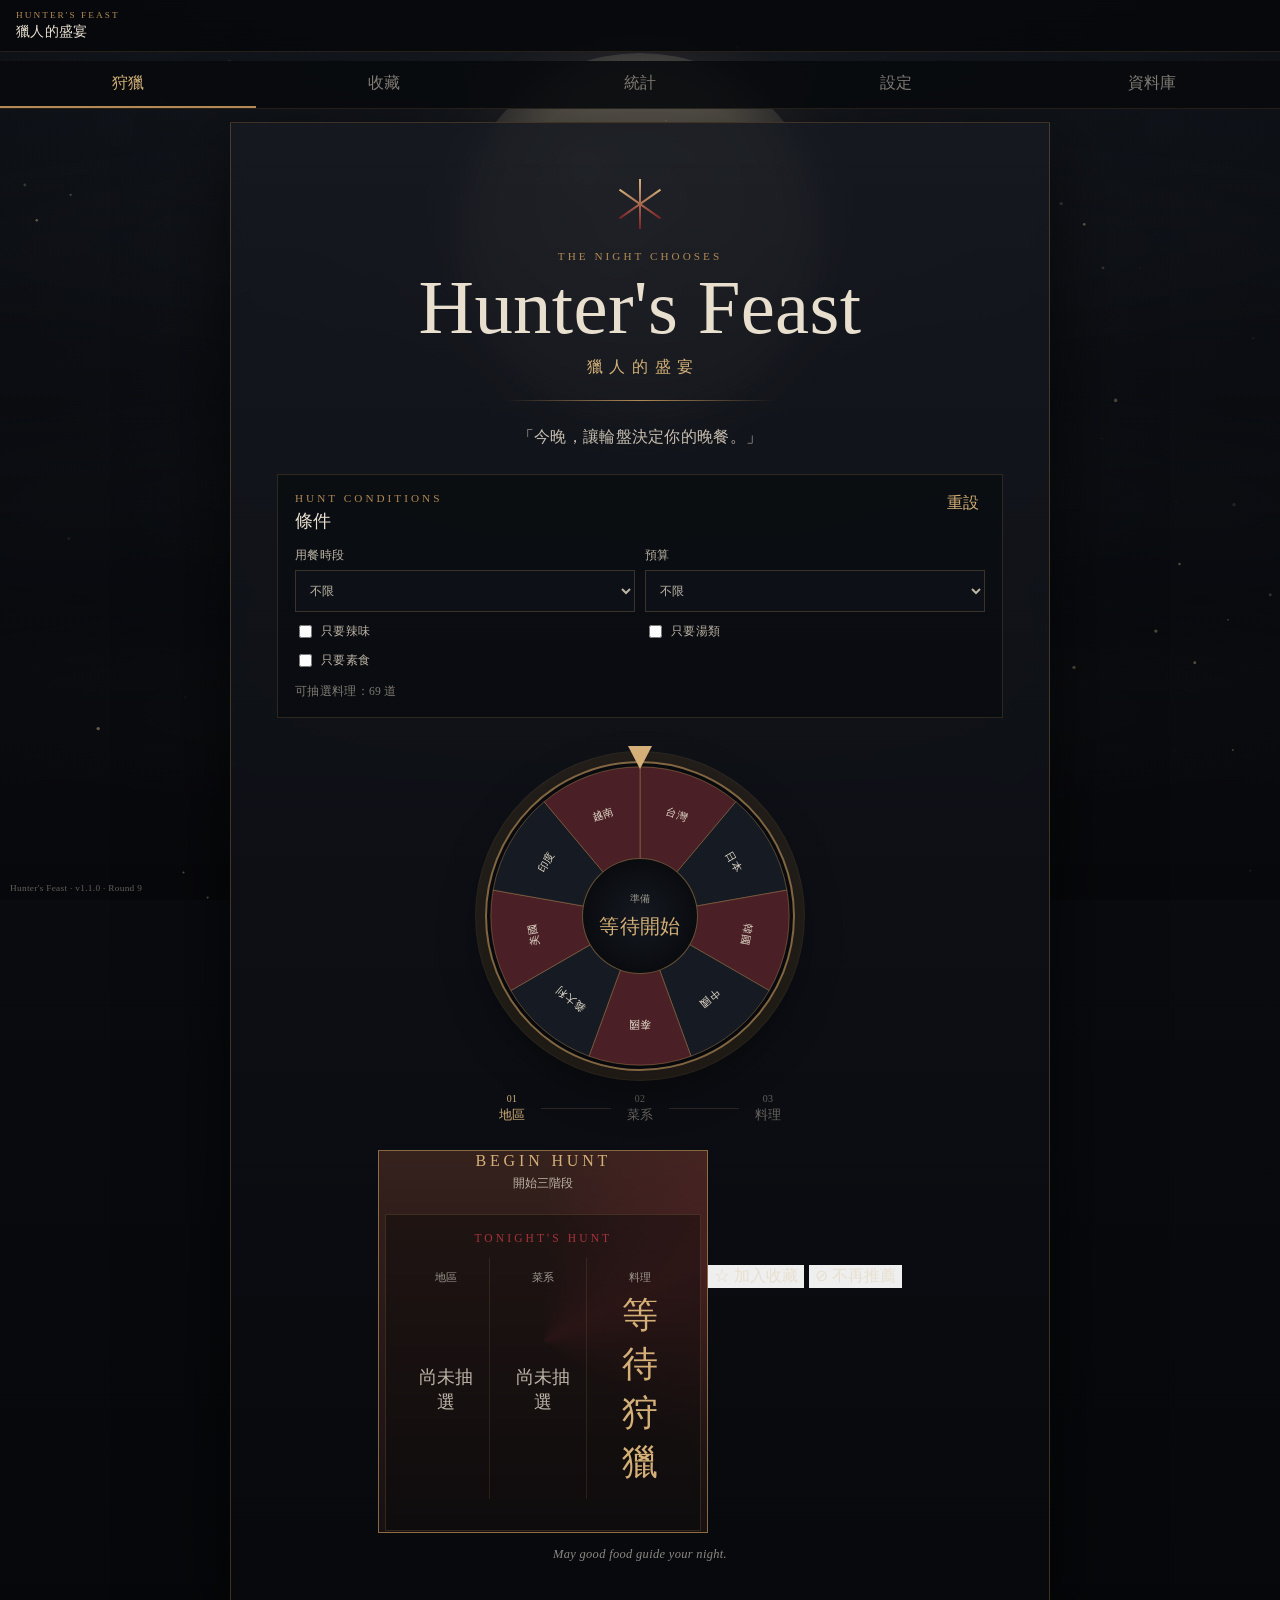
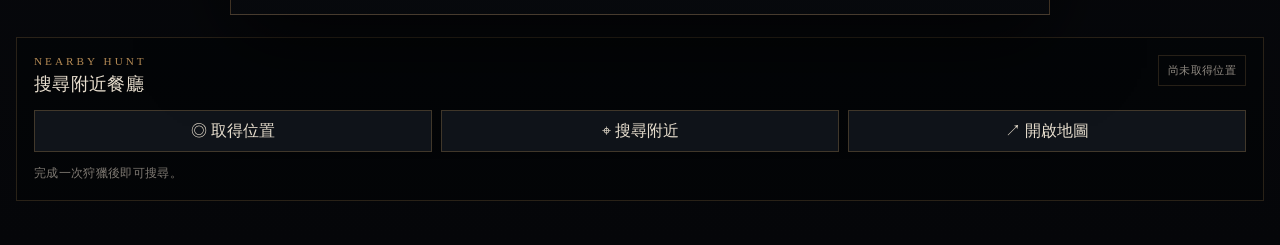
==== index v2.0.html @ 8885ff6e "Add files via upload" ====
<!doctype html>
<html lang="zh-Hant">
<head>
<meta charset="utf-8">
<meta name="viewport" content="width=device-width,initial-scale=1,viewport-fit=cover">
<meta name="theme-color" content="#090b0f">
<meta name="description" content="原創哥德獵人風格三階段食物轉盤 PWA">
<meta name="apple-mobile-web-app-capable" content="yes">
<meta name="apple-mobile-web-app-status-bar-style" content="black-translucent">
<meta name="apple-mobile-web-app-title" content="獵人盛宴">
<link rel="manifest" href="./manifest.json">
<link rel="apple-touch-icon" href="./assets/icons/icon-192.png">
<link rel="icon" href="./assets/icons/icon-192.png">
<link rel="stylesheet" href="./css/reset.css">
<link rel="stylesheet" href="./css/variables.css">
<link rel="stylesheet" href="./css/app.css">
<link rel="stylesheet" href="./css/animations.css">
<title>Hunter's Feast｜獵人的盛宴</title>
</head>
<body>
<canvas id="particles" aria-hidden="true"></canvas>
<div class="scene" aria-hidden="true">
  <div class="moon-wrap"><div class="moon"></div><div class="moon-haze"></div></div>
  <div class="fog fog-a"></div><div class="fog fog-b"></div><div class="fog fog-c"></div>
</div>

<header class="topbar">
  <div>
    <span class="brand-mini">HUNTER'S FEAST</span>
    <strong>獵人的盛宴</strong>
  </div>
  <button id="installButton" class="small-button" hidden>安裝 App</button>
</header>

<nav class="tabbar" aria-label="主要功能">
  <button class="tab active" data-view="hunt">狩獵</button>
  <button class="tab" data-view="collection">收藏</button>
  <button class="tab" data-view="stats">統計</button>
  <button class="tab" data-view="settings">設定</button>
  <button class="tab" data-view="database">資料庫</button>
</nav>

<main class="app-shell">
<section id="view-hunt" class="view active">
  <section class="hero-panel">
    <div class="sigil" aria-hidden="true"><span></span><span></span><span></span></div>
    <p class="eyebrow">THE NIGHT CHOOSES</p>
    <h1>Hunter's Feast</h1>
    <p class="subtitle">獵人的盛宴</p>
    <div class="divider"></div>
    <p class="quote">「今晚，讓輪盤決定你的晚餐。」</p>

    <section class="filters-panel">
      <div class="panel-title-row">
        <div>
          <p class="panel-kicker">HUNT CONDITIONS</p>
          <h2>條件</h2>
        </div>
        <button id="resetFiltersButton" class="text-button">重設</button>
      </div>
      <div class="filter-grid">
        <label>用餐時段
          <select id="timeFilter">
            <option value="">不限</option>
            <option>早餐</option><option>午餐</option><option>晚餐</option><option>宵夜</option>
          </select>
        </label>
        <label>預算
          <select id="priceFilter">
            <option value="">不限</option>
            <option>平價</option><option>中等</option><option>中高</option><option>高價</option>
          </select>
        </label>
        <label class="check-row"><input id="spicyFilter" type="checkbox"><span>只要辣味</span></label>
        <label class="check-row"><input id="soupFilter" type="checkbox"><span>只要湯類</span></label>
        <label class="check-row"><input id="vegFilter" type="checkbox"><span>只要素食</span></label>
      </div>
      <p id="filterCount" class="muted-note">可抽選料理：載入中</p>
    </section>

    <section class="wheel-stage">
      <div class="wheel-pointer" aria-hidden="true"></div>
      <div id="wheel" class="wheel">
        <svg id="wheelSvg" viewBox="0 0 320 320" aria-label="食物轉盤"></svg>
        <div class="wheel-center">
          <span id="wheelStageLabel">準備</span>
          <strong id="wheelCurrentValue">等待開始</strong>
        </div>
      </div>
      <div class="stage-track">
        <div class="stage-item active" data-stage="0"><span>01</span><strong>地區</strong></div>
        <div class="stage-line"></div>
        <div class="stage-item" data-stage="1"><span>02</span><strong>菜系</strong></div>
        <div class="stage-line"></div>
        <div class="stage-item" data-stage="2"><span>03</span><strong>料理</strong></div>
      </div>
    </section>

    <button id="huntButton" class="hunt-button" type="button">
      <span class="button-glow"></span>
      <span class="button-label">BEGIN HUNT</span>
      <span class="button-zh">開始三階段

    <section id="resultPanel" class="result-panel" aria-live="polite">
      <p class="result-kicker">TONIGHT'S HUNT</p>
      <div class="result-grid">
        <article><span>地區</span><strong id="regionResult">尚未抽選</strong></article>
        <article><span>菜系</span><strong id="cuisineResult">尚未抽選</strong></article>
        <article class="final-dish"><span>料理</span><strong id="dishResult">等待狩獵</strong></article>
      </div>
      <div class="result-actions">
        <button id="favoriteButton" type="button">☆ 加入收藏</button>
        <button id="blockButton" type="button">⊘ 不再推薦</button>
      </div>
      <p id="resultQuote" class="result-quote">May good food guide your night.</p>
    </section>

    <section id="restaurantPanel" class="restaurant-panel">
      <div class="panel-title-row">
        <div><p class="panel-kicker">NEARBY HUNT</p><h2>搜尋附近餐廳</h2></div>
        <span id="locationStatus" class="status-chip">尚未取得位置</span>
      </div>
      <div class="action-grid">
        <button id="locateButton">◎ 取得位置</button>
        <button id="nearbyButton" disabled>⌖ 搜尋附近</button>
        <button id="mapsButton" disabled>↗ 開啟地圖</button>
      </div>
      <p id="restaurantHint" class="muted-note">完成一次狩獵後即可搜尋。</p>
    </section>
  </section>
</section>

<section id="view-collection" class="view">
  <section class="page-panel">
    <p class="eyebrow">ARCHIVE OF THE HUNT</p>
    <h2 class="page-title">收藏與黑名單</h2>
    <input id="collectionSearch" class="search-input" placeholder="搜尋料理、菜系或地區">
    <div class="collection-grid">
      <article class="list-panel">
        <div class="panel-title-row"><h3>收藏</h3><button id="clearFavoritesButton" class="text-button">清除</button></div>
        <ol id="favoritesList" class="item-list"><li class="empty">尚無收藏</li></ol>
      </article>
      <article class="list-panel">
        <div class="panel-title-row"><h3>黑名單</h3><button id="clearBlockedButton" class="text-button">清除</button></div>
        <ol id="blockedList" class="item-list"><li class="empty">尚無黑名單</li></ol>
      </article>
    </div>
  </section>
</section>

<section id="view-stats" class="view">
  <section class="page-panel">
    <p class="eyebrow">THE HUNT REMEMBERS</p>
    <h2 class="page-title">抽選統計</h2>
    <div class="stats-grid">
      <article><span>總抽選次數</span><strong id="statTotal">0</strong></article>
      <article><span>收藏數</span><strong id="statFavorites">0</strong></article>
      <article><span>黑名單數</span><strong id="statBlocked">0</strong></article>
      <article><span>最常出現地區</span><strong id="statTopRegion">—</strong></article>
    </div>
    <article class="list-panel">
      <div class="panel-title-row"><h3>最近狩獵</h3><button id="clearHistoryButton" class="text-button">清除</button></div>
      <ol id="historyList" class="item-list"><li class="empty">尚無紀錄</li></ol>
    </article>
  </section>
</section>

<section id="view-settings" class="view">
  <section class="page-panel">
    <p class="eyebrow">HUNTER'S PREFERENCES</p>
    <h2 class="page-title">設定</h2>
    <div class="settings-list">
      <label class="setting-row"><span>介面音效</span><input id="soundToggle" type="checkbox" checked></label>
      <label class="setting-row"><span>手機震動</span><input id="vibrationToggle" type="checkbox" checked></label>
      <label class="setting-row"><span>避免最近重複</span><input id="avoidRepeatToggle" type="checkbox" checked></label>
      <label class="setting-row">
        <span>動畫速度</span>
        <select id="speedSetting"><option value="fast">快速</option><option value="normal" selected>標準</option><option value="slow">緩慢</option></select>
      </label>
    </div>
    <button id="resetAppButton" class="danger-button">重設所有資料</button>
    <p class="install-note">iPhone：Safari → 分享 → 加入主畫面。</p>
  </section>
</section>

<section id="view-database" class="view">
  <section class="page-panel">
    <p class="eyebrow">THE HUNTER'S CODEX</p>
    <h2 class="page-title">菜譜資料庫編輯器</h2>
    <p class="muted-note">可直接新增、修改或刪除料理。自訂資料會保存在目前裝置的瀏覽器中。</p>

    <section class="editor-panel">
      <div class="panel-title-row">
        <div>
          <p class="panel-kicker">EDIT DISH</p>
          <h3 id="editorTitle">新增料理</h3>
        </div>
        <button id="cancelEditButton" class="text-button" type="button" hidden>取消編輯</button>
      </div>

      <div class="editor-grid">
        <label>地區
          <input id="editorRegion" list="regionOptions" placeholder="例如：台灣">
        </label>
        <label>菜系
          <input id="editorCuisine" list="cuisineOptions" placeholder="例如：夜市小吃">
        </label>
        <label class="editor-wide">料理名稱
          <input id="editorDish" placeholder="例如：鹽酥雞">
        </label>
        <label>價位
          <select id="editorPrice">
            <option>平價</option><option>中等</option><option>中高</option><option>高價</option>
          </select>
        </label>
        <label>標籤
          <input id="editorTags" placeholder="晚餐, 宵夜, 炸物">
        </label>
        <label class="check-row"><input id="editorSpicy" type="checkbox"><span>辣味</span></label>
        <label class="check-row"><input id="editorSoup" type="checkbox"><span>湯類</span></label>
        <label class="check-row"><input id="editorVegetarian" type="checkbox"><span>素食</span></label>
      </div>

      <datalist id="regionOptions"></datalist>
      <datalist id="cuisineOptions"></datalist>

      <button id="saveDishButton" class="hunt-button editor-save" type="button">
        <span class="button-label">SAVE DISH</span>
        <span class="button-zh">儲存料理</span>
      </button>
    </section>

    <section class="database-list-panel">
      <div class="panel-title-row">
        <div>
          <p class="panel-kicker">DISH ARCHIVE</p>
          <h3>料理清單</h3>
        </div>
        <button id="resetDatabaseButton" class="text-button" type="button">恢復預設資料</button>
      </div>

      <input id="databaseSearch" class="search-input" placeholder="搜尋地區、菜系或料理">
      <p id="databaseCount" class="muted-note">共 0 道料理</p>
      <div id="databaseList" class="database-list"></div>
    </section>
  </section>
</section>

</main>

<aside class="version-badge">Hunter's Feast · v1.1.0 · Round 9</aside>

<script src="./js/storage.js" defer></script>
<script src="./js/sound.js" defer></script>
<script src="./js/particles.js" defer></script>
<script src="./js/wheel.js" defer></script>
<script src="./js/maps.js" defer></script>
<script src="./js/ui.js" defer></script>
<script src="./js/database.js" defer></script>
<script src="./js/app.js" defer></script>
</body>
</html>
---- css/variables.css ----
:root{
--bg:#090b0f;--panel:rgba(13,16,22,.9);--text:#e8dfcf;--muted:#9d988f;
--gold:#b38a55;--gold-bright:#d4b078;--blood:#7b2028;--blood-bright:#a8323d;
--line:rgba(179,138,85,.32);--shadow:rgba(0,0,0,.68);
--safe-top:env(safe-area-inset-top,0px);--safe-right:env(safe-area-inset-right,0px);
--safe-bottom:env(safe-area-inset-bottom,0px);--safe-left:env(safe-area-inset-left,0px)}
---- css/app.css ----
body{
color:var(--text);
background:radial-gradient(circle at 50% 8%,rgba(86,91,105,.14),transparent 35%),linear-gradient(180deg,#11151b 0%,#090b0f 50%,#050609 100%);
font-family:Georgia,"Times New Roman","Noto Serif TC",serif;letter-spacing:.02em
}
button,select,input{color:inherit}
.scene{position:fixed;inset:0;overflow:hidden;pointer-events:none;z-index:0}
.scene::after{content:"";position:absolute;inset:0;background:linear-gradient(rgba(7,8,11,.12),rgba(7,8,11,.78))}
.moon-wrap{position:absolute;top:max(2vh,18px);left:50%;width:min(75vw,440px);aspect-ratio:1;transform:translateX(-50%)}
.moon{position:absolute;inset:8%;border-radius:50%;background:
radial-gradient(circle at 35% 32%,rgba(255,245,216,.95),transparent 9%),
radial-gradient(circle at 60% 58%,rgba(83,83,79,.28),transparent 18%),
radial-gradient(circle,#dfd2b5 0%,#a89b84 57%,#4b4a4a 76%,transparent 77%);
opacity:.55;box-shadow:0 0 60px rgba(212,190,151,.18),0 0 140px rgba(125,32,40,.09)}
.moon-haze{position:absolute;inset:-10%;border-radius:50%;background:radial-gradient(circle,rgba(204,187,156,.09),transparent 68%);filter:blur(20px)}
.fog{position:absolute;left:-35vw;width:170vw;height:30vh;border-radius:50%;filter:blur(32px);opacity:.18;background:radial-gradient(ellipse,rgba(213,219,226,.4),transparent 64%)}
.fog-a{bottom:6vh}.fog-b{bottom:29vh;opacity:.1}.fog-c{top:12vh;opacity:.08}
#particles{position:fixed;inset:0;width:100%;height:100%;pointer-events:none;z-index:1}
.topbar{position:sticky;top:0;z-index:20;display:flex;justify-content:space-between;align-items:center;padding:calc(10px + var(--safe-top)) 16px 10px;background:rgba(6,8,11,.86);border-bottom:1px solid rgba(179,138,85,.18);backdrop-filter:blur(12px)}
.topbar div{display:grid;gap:2px}.brand-mini{font-size:.58rem;letter-spacing:.22em;color:var(--gold)}.topbar strong{font-size:.9rem;font-weight:500}
.small-button,.text-button{background:transparent;color:var(--gold-bright);cursor:pointer}
.tabbar{position:sticky;top:61px;z-index:19;display:grid;grid-template-columns:repeat(4,1fr);background:rgba(8,10,14,.9);border-bottom:1px solid rgba(179,138,85,.16);backdrop-filter:blur(10px)}
.tab{padding:12px 6px;background:transparent;color:#807b74;border-bottom:2px solid transparent}.tab.active{color:var(--gold-bright);border-bottom-color:var(--gold)}
.app-shell{position:relative;z-index:2;width:100%;min-height:100svh;padding:22px 16px calc(44px + var(--safe-bottom))}
.view{display:none}.view.active{display:block}
.hero-panel,.page-panel{width:min(100%,820px);margin:0 auto;padding:clamp(24px,6vw,52px) clamp(16px,5vw,46px);border:1px solid var(--line);background:linear-gradient(180deg,rgba(22,25,32,.88),rgba(7,9,13,.95));box-shadow:0 24px 80px var(--shadow);backdrop-filter:blur(10px);text-align:center}
.sigil{width:58px;height:58px;margin:0 auto 17px;position:relative}.sigil span{position:absolute;left:50%;top:50%;width:2px;height:50px;background:linear-gradient(var(--gold-bright),var(--blood));transform-origin:center}.sigil span:nth-child(1){transform:translate(-50%,-50%)}.sigil span:nth-child(2){transform:translate(-50%,-50%) rotate(55deg)}.sigil span:nth-child(3){transform:translate(-50%,-50%) rotate(-55deg)}
.eyebrow,.panel-kicker{color:var(--gold);font-size:.7rem;letter-spacing:.27em}
h1{margin-top:10px;font-size:clamp(2.2rem,11vw,4.8rem);font-weight:500;line-height:.95}.subtitle{margin-top:12px;color:var(--gold-bright);letter-spacing:.42em;text-indent:.42em}
.divider{width:min(270px,70%);height:1px;margin:22px auto;background:linear-gradient(90deg,transparent,var(--gold),transparent)}.quote{color:#c7beb0;line-height:1.8}
.filters-panel,.result-panel,.restaurant-panel,.list-panel,.settings-list{margin-top:22px;padding:17px;border:1px solid rgba(179,138,85,.22);background:rgba(2,3,5,.36);text-align:left}
.panel-title-row{display:flex;align-items:flex-start;justify-content:space-between;gap:12px}.panel-title-row h2,.panel-title-row h3{margin-top:4px;font-weight:500}.panel-title-row h2{font-size:1.15rem}.panel-title-row h3{font-size:1rem}
.filter-grid{display:grid;gap:10px;margin-top:14px}.filter-grid label{display:grid;gap:6px;color:#bdb4a6;font-size:.78rem}.filter-grid select,.search-input,.setting-row select{min-height:42px;padding:8px 10px;background:#0d1117;border:1px solid rgba(179,138,85,.28);border-radius:0}
.check-row{display:flex!important;align-items:center;gap:9px}.check-row input{accent-color:#9b6f3f}
.muted-note,.install-note{margin-top:12px;color:#7f7a73;font-size:.72rem;line-height:1.6}
.wheel-stage{margin-top:28px}.wheel{position:relative;width:min(78vw,310px);aspect-ratio:1;margin:0 auto;border-radius:50%;border:2px solid rgba(179,138,85,.7);box-shadow:0 0 0 9px rgba(0,0,0,.22),0 0 0 10px rgba(179,138,85,.18),inset 0 0 38px rgba(0,0,0,.66),0 18px 45px rgba(0,0,0,.4);transition:transform 2s cubic-bezier(.12,.8,.18,1);overflow:hidden}.wheel svg{width:100%;height:100%}.wheel-center{position:absolute;inset:31%;display:grid;place-content:center;gap:7px;border-radius:50%;border:1px solid rgba(179,138,85,.55);background:radial-gradient(circle,#151920 0%,#090b0f 72%);padding:10px}.wheel-center span{color:var(--muted);font-size:.64rem}.wheel-center strong{color:var(--gold-bright);font-size:clamp(.95rem,4vw,1.25rem);font-weight:500}
.wheel-pointer{width:0;height:0;margin:0 auto -8px;position:relative;z-index:3;border-left:12px solid transparent;border-right:12px solid transparent;border-top:23px solid var(--gold-bright)}
.stage-track{display:flex;align-items:center;justify-content:center;margin:22px auto 0;max-width:390px}.stage-item{display:grid;gap:3px;min-width:58px;color:#68645e}.stage-item span{font-size:.62rem}.stage-item strong{font-size:.8rem;font-weight:500}.stage-item.active{color:var(--gold-bright)}.stage-item.done{color:#b0a38e}.stage-line{height:1px;flex:1;max-width:70px;background:rgba(179,138,85,.2)}
.hunt-button{position:relative;width:min(100%,330px);min-height:72px;margin-top:26px;overflow:hidden;cursor:pointer;border:1px solid rgba(179,138,85,.72);background:linear-gradient(180deg,rgba(56,34,29,.96),rgba(23,17,19,.99))}.hunt-button:disabled{opacity:.55}.button-glow{position:absolute;inset:-80%;background:conic-gradient(transparent,rgba(168,50,61,.2),transparent 35%);animation:rotateGlow 7s linear infinite}.button-label,.button-zh{position:relative;display:block}.button-label{color:var(--gold-bright);letter-spacing:.24em}.button-zh{margin-top:5px;color:#bcb4a8;font-size:.76rem}
.result-panel{text-align:center}.result-kicker{color:var(--blood-bright);font-size:.72rem;letter-spacing:.27em}.result-grid{display:grid;gap:10px;margin-top:14px}.result-grid article{display:grid;gap:6px;padding:12px;border-bottom:1px solid rgba(179,138,85,.16)}.result-grid article:last-child{border-bottom:0}.result-grid span{color:var(--muted);font-size:.7rem}.result-grid strong{font-size:1.14rem;font-weight:500}.final-dish strong{color:var(--gold-bright);font-size:clamp(1.45rem,7vw,2.25rem)}.result-actions,.action-grid{display:grid;gap:9px;margin-top:14px}.result-actions button,.action-grid button{min-height:42px;background:#10141a;border:1px solid rgba(179,138,85,.3);cursor:pointer}.result-actions button.active{color:var(--gold-bright);border-color:var(--gold)}.result-quote{margin-top:14px;color:#8d8982;font-size:.78rem;font-style:italic}
.status-chip{font-size:.7rem;color:#8f8a82;border:1px solid rgba(179,138,85,.2);padding:7px 9px}.status-chip.ready{color:#c6b89f;border-color:rgba(179,138,85,.5)}.status-chip.error{color:#c98787;border-color:rgba(168,50,61,.45)}
.page-title{margin-top:8px;font-size:clamp(1.8rem,8vw,3rem);font-weight:500}.search-input{width:100%;margin-top:20px}
.collection-grid,.stats-grid{display:grid;gap:14px}.item-list{margin-top:12px;list-style:none}.item-list li{display:flex;justify-content:space-between;gap:10px;padding:10px 0;border-bottom:1px solid rgba(179,138,85,.12);font-size:.78rem}.item-list button{background:transparent;color:#b98d68}.empty{justify-content:center!important;color:#77736c}
.stats-grid{margin-top:22px}.stats-grid article{padding:18px;border:1px solid rgba(179,138,85,.22);background:rgba(2,3,5,.36)}.stats-grid span{display:block;color:var(--muted);font-size:.72rem}.stats-grid strong{display:block;margin-top:8px;color:var(--gold-bright);font-size:1.5rem;font-weight:500}
.settings-list{display:grid;gap:0}.setting-row{display:flex;align-items:center;justify-content:space-between;gap:12px;padding:14px 0;border-bottom:1px solid rgba(179,138,85,.12)}.setting-row:last-child{border-bottom:0}.setting-row input{accent-color:#9b6f3f}.setting-row select{min-width:110px}
.danger-button{margin-top:20px;width:100%;padding:13px;background:rgba(90,21,28,.45);border:1px solid rgba(168,50,61,.45);color:#d8b5b8}
.version-badge{position:fixed;z-index:25;left:calc(10px + var(--safe-left));bottom:calc(7px + var(--safe-bottom));color:rgba(210,201,186,.45);font-size:.58rem}
@media(min-width:680px){
.filter-grid{grid-template-columns:repeat(2,1fr)}.result-grid{grid-template-columns:repeat(3,1fr)}.result-grid article{border-right:1px solid rgba(179,138,85,.16);border-bottom:0}.result-grid article:last-child{border-right:0}
.action-grid,.result-actions{grid-template-columns:repeat(3,1fr)}.result-actions{grid-template-columns:repeat(2,1fr)}
.collection-grid{grid-template-columns:1fr 1fr}.stats-grid{grid-template-columns:repeat(4,1fr)}
}

.tabbar{grid-template-columns:repeat(5,1fr)}
.editor-panel,.database-list-panel{
  margin-top:22px;padding:17px;border:1px solid rgba(179,138,85,.22);
  background:rgba(2,3,5,.36);text-align:left
}
.editor-grid{display:grid;gap:12px;margin-top:16px}
.editor-grid label{display:grid;gap:7px;color:#bdb4a6;font-size:.78rem}
.editor-grid input,.editor-grid select{
  min-height:42px;padding:8px 10px;background:#0d1117;color:var(--text);
  border:1px solid rgba(179,138,85,.28)
}
.editor-save{display:block;margin-left:auto;margin-right:auto}
.database-list{display:grid;gap:10px;margin-top:14px}
.database-card{
  display:grid;gap:10px;padding:14px;border:1px solid rgba(179,138,85,.18);
  background:rgba(10,13,18,.72)
}
.database-card-main{display:grid;gap:4px}
.database-card-main strong{color:var(--gold-bright);font-weight:500}
.database-card-main span{color:#948e86;font-size:.72rem}
.database-tags{display:flex;gap:6px;flex-wrap:wrap}
.database-tags span{
  padding:4px 7px;border:1px solid rgba(179,138,85,.2);color:#a8a095;font-size:.65rem
}
.database-actions{display:flex;gap:8px;flex-wrap:wrap}
.database-actions button{
  min-height:36px;padding:7px 10px;background:#11151b;color:#c9bca9;
  border:1px solid rgba(179,138,85,.25)
}
.database-actions .delete{color:#cf9ca1;border-color:rgba(168,50,61,.35)}
@media(min-width:680px){
  .editor-grid{grid-template-columns:repeat(2,1fr)}
  .editor-wide{grid-column:1/-1}
  .database-card{grid-template-columns:1fr auto;align-items:center}
}
---- css/animations.css ----
@keyframes rotateGlow{to{transform:rotate(360deg)}}
@keyframes fogA{from{transform:translate3d(-4%,0,0) scale(1)}to{transform:translate3d(8%,-3%,0) scale(1.08)}}
@keyframes fogB{from{transform:translate3d(8%,0,0) scale(1.05)}to{transform:translate3d(-8%,2%,0) scale(.98)}}
@keyframes moonPulse{0%,100%{opacity:.51;transform:scale(1)}50%{opacity:.61;transform:scale(1.015)}}
@keyframes resultFlash{0%{box-shadow:0 0 0 rgba(168,50,61,0)}45%{box-shadow:0 0 30px rgba(168,50,61,.24)}100%{box-shadow:0 0 0 rgba(168,50,61,0)}}
.moon{animation:moonPulse 8s ease-in-out infinite}.fog-a{animation:fogA 19s ease-in-out infinite alternate}.fog-b{animation:fogB 24s ease-in-out infinite alternate}.fog-c{animation:fogA 31s ease-in-out infinite alternate-reverse}.result-panel.is-revealed{animation:resultFlash .85s ease}
@media(prefers-reduced-motion:reduce){*,*::before,*::after{animation-duration:1ms!important;animation-iteration-count:1!important}}
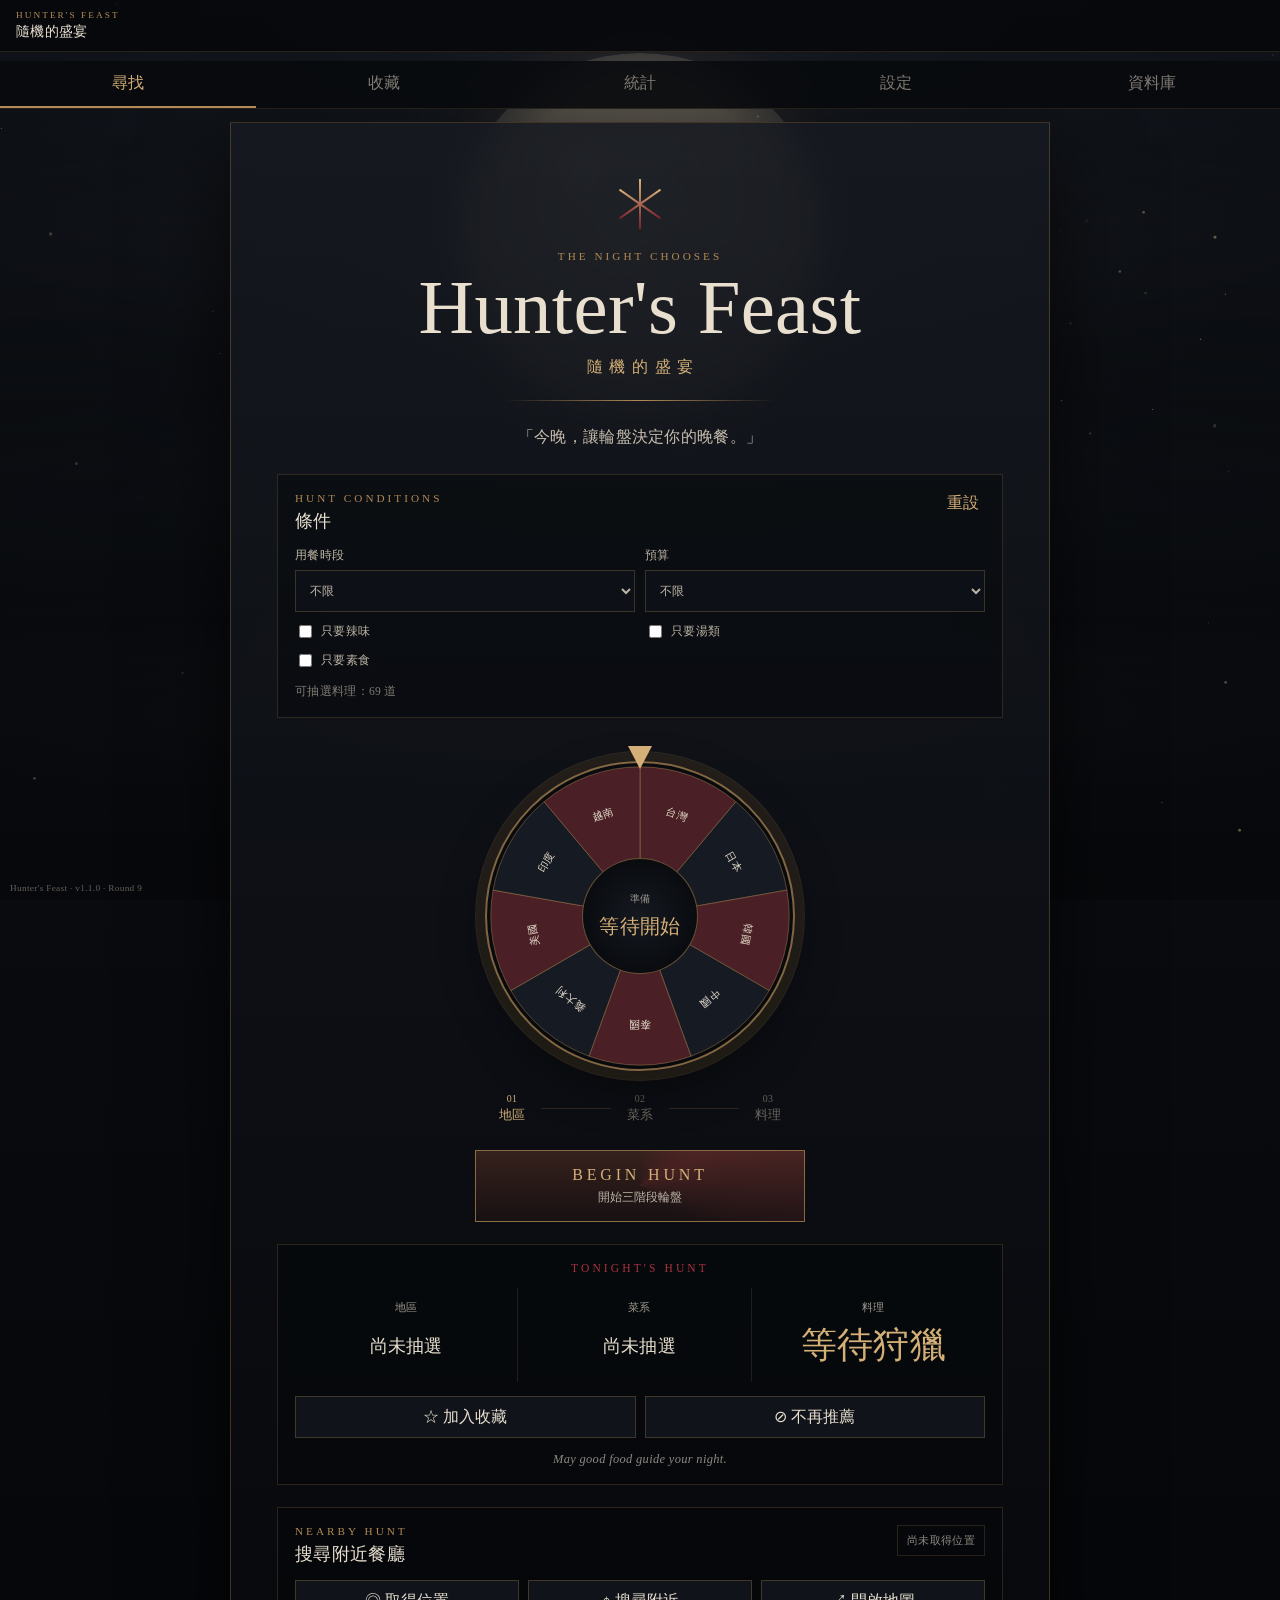
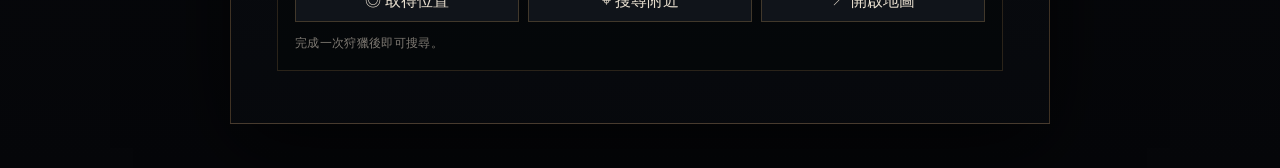
==== commit 01a1396f: "Add files via upload" ====
--- a/index v2.0.html
+++ b/index v2.0.html
@@ -27,13 +27,13 @@
 <header class="topbar">
   <div>
     <span class="brand-mini">HUNTER'S FEAST</span>
-    <strong>獵人的盛宴</strong>
+    <strong>隨機的盛宴</strong>
   </div>
   <button id="installButton" class="small-button" hidden>安裝 App</button>
 </header>
 
 <nav class="tabbar" aria-label="主要功能">
-  <button class="tab active" data-view="hunt">狩獵</button>
+  <button class="tab active" data-view="hunt">尋找</button>
   <button class="tab" data-view="collection">收藏</button>
   <button class="tab" data-view="stats">統計</button>
   <button class="tab" data-view="settings">設定</button>
@@ -46,7 +46,7 @@
     <div class="sigil" aria-hidden="true"><span></span><span></span><span></span></div>
     <p class="eyebrow">THE NIGHT CHOOSES</p>
     <h1>Hunter's Feast</h1>
-    <p class="subtitle">獵人的盛宴</p>
+    <p class="subtitle">隨機的盛宴</p>
     <div class="divider"></div>
     <p class="quote">「今晚，讓輪盤決定你的晚餐。」</p>
 
@@ -99,8 +99,8 @@
     <button id="huntButton" class="hunt-button" type="button">
       <span class="button-glow"></span>
       <span class="button-label">BEGIN HUNT</span>
-      <span class="button-zh">開始三階段
-
+       <span class="button-zh">開始三階段輪盤</span>
+    </button>
     <section id="resultPanel" class="result-panel" aria-live="polite">
       <p class="result-kicker">TONIGHT'S HUNT</p>
       <div class="result-grid">
